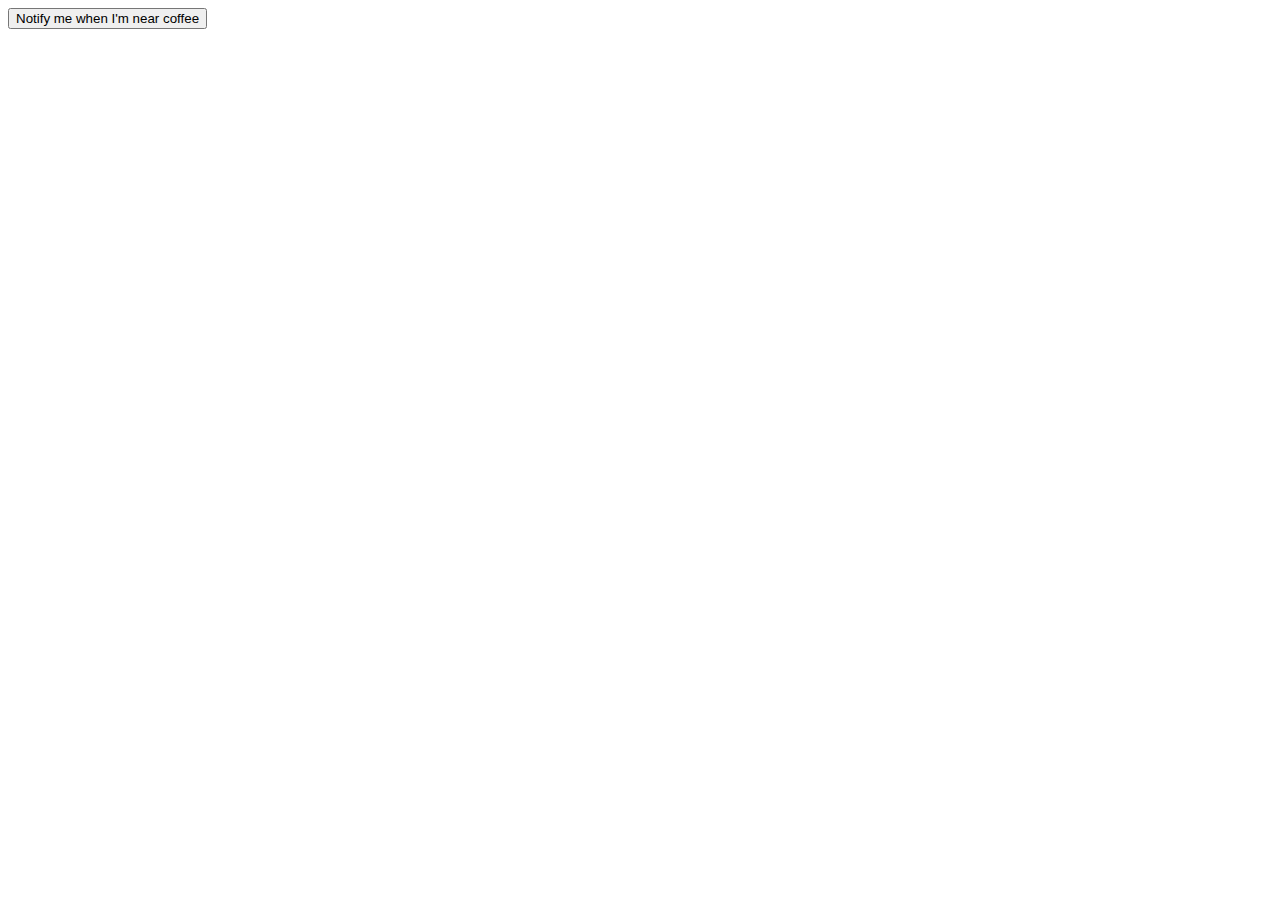
==== coalesced.html @ 7252bd33 "Initial Commit" ====
<html>
<head>
  <meta charset='utf-8'>
  <title>Coalesced permissions</title>
  <meta name="viewport" content="width=device-width, initial-scale=1">
</head>

<body>
	<input type = 'button' id = 'notify' value = "Notify me when I'm near coffee">
</body>

<script>

document.getElementById('notify').onclick = function() {
    navigator.permissions.requestAll([{name:'geolocation'}, {name:'notifications'}]);	
};

</script>

</htmL>
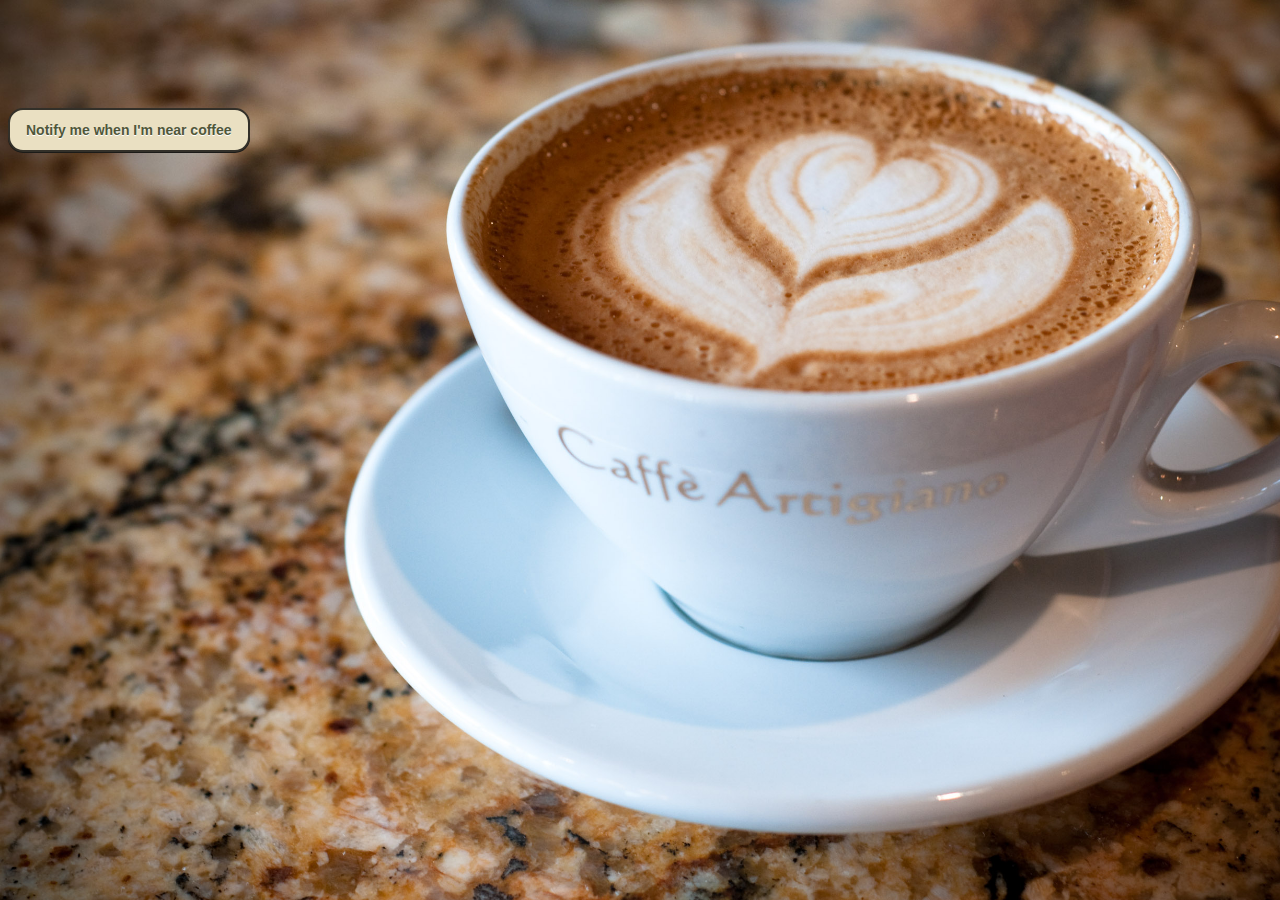
==== commit 65f92ae7: "added style" ====
--- a/coalesced.html
+++ b/coalesced.html
@@ -3,10 +3,31 @@
   <meta charset='utf-8'>
   <title>Coalesced permissions</title>
   <meta name="viewport" content="width=device-width, initial-scale=1">
+  <style> 
+  body {background-image: url("coffee.jpg"); background-repeat:no-repeat; background-size:cover;}
+  #notify {
+  	box-shadow: 0px 1px 0px 0px #1c1b18;
+  	background-color:#eae0c2;
+  	border-radius:15px;
+  	border:2px solid #333029;
+  	display:inline-block;
+  	color:#505739;
+  	font-size:14px;
+  	font-weight:bold;
+  	padding:12px 16px;
+  	text-decoration:none;
+  	text-shadow:0px 1px 0px #ffffff;
+	margin-top: 100px;
+  }
+  #notify:hover {
+  	background-color:#ccc2a6;
+  } 
+</style>
 </head>
 
 <body>
 	<input type = 'button' id = 'notify' value = "Notify me when I'm near coffee">
+	
 </body>
 
 <script>
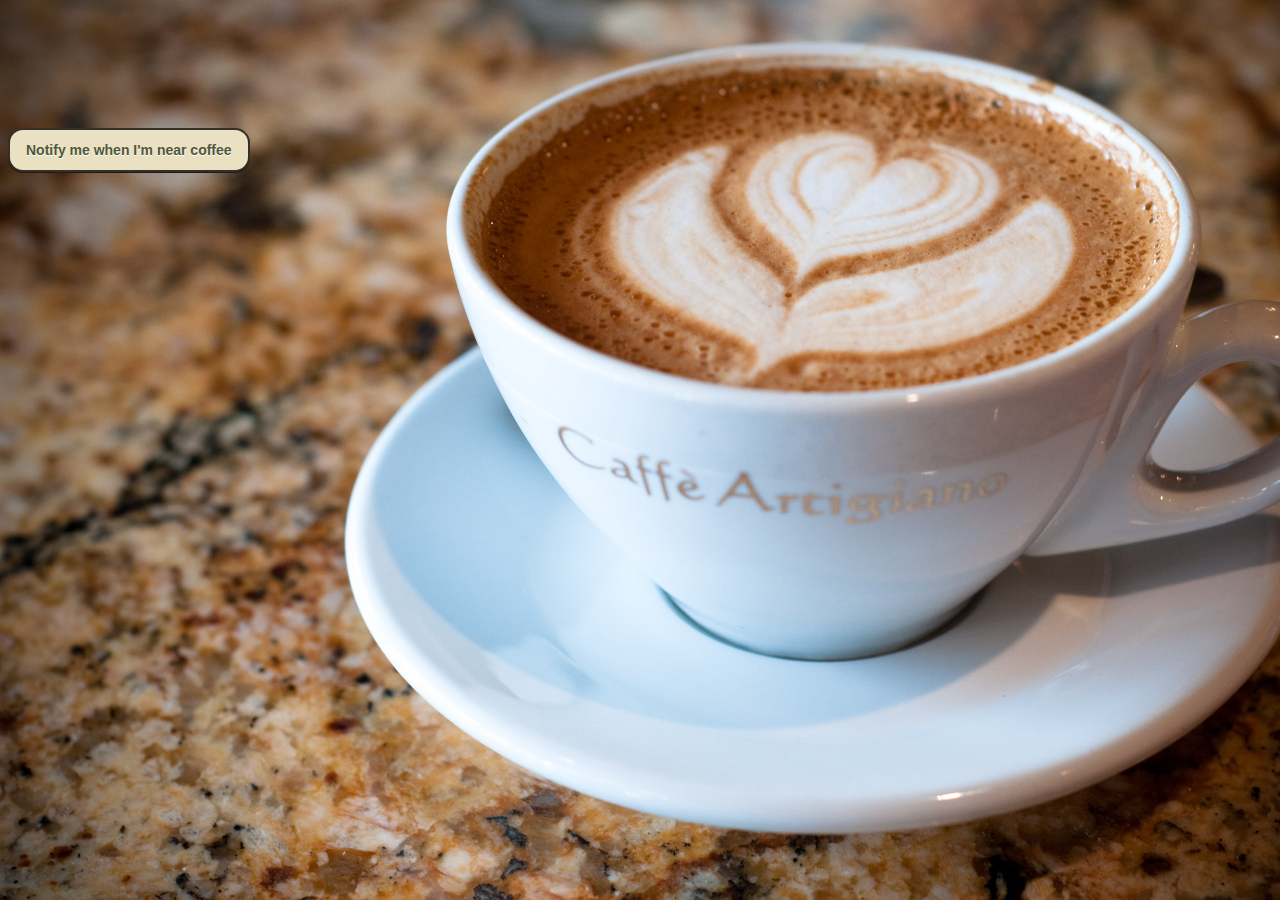
==== commit b3a028b0: "added style" ====
--- a/coalesced.html
+++ b/coalesced.html
@@ -17,7 +17,7 @@
   	padding:12px 16px;
   	text-decoration:none;
   	text-shadow:0px 1px 0px #ffffff;
-	margin-top: 100px;
+	margin-top: 120px;
   }
   #notify:hover {
   	background-color:#ccc2a6;
